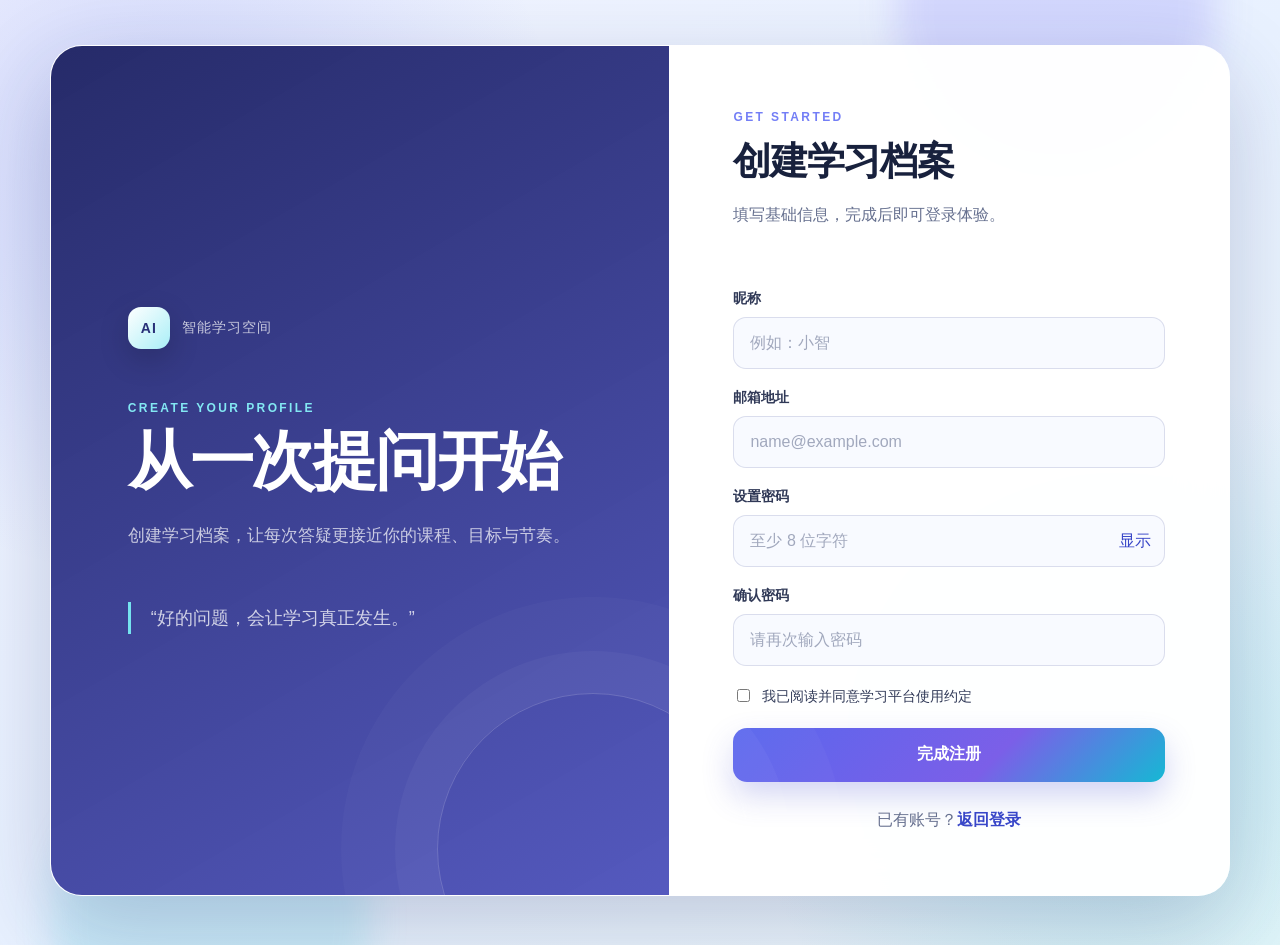
==== register.html @ 398ef13a "feat: 建立 AI 助教登录注册页面基础结构 创建语义化双页面、品牌展示区和基础响应式视觉，作为四阶段迭代起点。" ====
<!DOCTYPE html>
<html lang="zh-CN">
<head>
  <meta charset="UTF-8">
  <meta name="viewport" content="width=device-width, initial-scale=1.0">
  <meta name="description" content="AI助教答疑平台注册页面，创建个性化学习档案。">
  <title>注册 | AI助教答疑平台</title>
  <link rel="stylesheet" href="css/style.css">
  <script src="js/auth.js" defer></script>
</head>
<body class="auth-page register-page">
  <a class="skip-link" href="#main-content">跳到主要内容</a>
  <div class="orb orb-one" aria-hidden="true"></div>
  <div class="orb orb-two" aria-hidden="true"></div>

  <main class="auth-shell register-shell" id="main-content">
    <section class="brand-panel" aria-labelledby="brand-title">
      <div class="brand-topline">
        <span class="brand-mark" aria-hidden="true">AI</span>
        <span>智能学习空间</span>
      </div>
      <p class="eyebrow">CREATE YOUR PROFILE</p>
      <h1 id="brand-title">从一次提问开始</h1>
      <p class="brand-copy">创建学习档案，让每次答疑更接近你的课程、目标与节奏。</p>
      <blockquote>“好的问题，会让学习真正发生。”</blockquote>
    </section>

    <section class="form-panel" aria-labelledby="register-title">
      <div class="panel-heading">
        <p class="eyebrow">GET STARTED</p>
        <h2 id="register-title">创建学习档案</h2>
        <p>填写基础信息，完成后即可登录体验。</p>
      </div>

      <p class="status-message" id="registerStatus" role="status" aria-live="polite"></p>

      <form id="registerForm" class="auth-form" novalidate>
        <div class="field">
          <label for="nickname">昵称</label>
          <input id="nickname" name="nickname" type="text" autocomplete="nickname" placeholder="例如：小智" required>
        </div>

        <div class="field">
          <label for="registerEmail">邮箱地址</label>
          <input id="registerEmail" name="email" type="email" autocomplete="email" placeholder="name@example.com" required>
        </div>

        <div class="field">
          <label for="registerPassword">设置密码</label>
          <div class="input-action">
            <input id="registerPassword" name="password" type="password" autocomplete="new-password" placeholder="至少 8 位字符" required>
            <button class="text-button password-toggle" type="button" aria-controls="registerPassword" aria-pressed="false">显示</button>
          </div>
        </div>

        <div class="field">
          <label for="confirmPassword">确认密码</label>
          <input id="confirmPassword" name="confirmPassword" type="password" autocomplete="new-password" placeholder="请再次输入密码" required>
        </div>

        <label class="check-row terms-row">
          <input name="terms" type="checkbox" required>
          <span>我已阅读并同意学习平台使用约定</span>
        </label>

        <button class="primary-button" type="submit">完成注册</button>
      </form>

      <p class="switch-page">已有账号？<a href="index.html">返回登录</a></p>
    </section>
  </main>
</body>
</html>
---- css/style.css ----
:root {
  --ink: #18213d;
  --muted: #66708f;
  --line: rgba(108, 119, 171, 0.22);
  --surface: rgba(255, 255, 255, 0.88);
  --primary: #5967ed;
  --primary-deep: #3846c8;
  --accent: #16b8d4;
  --danger: #cf3f61;
  --success: #178c6a;
  --shadow: 0 30px 90px rgba(32, 42, 101, 0.22);
}

* { box-sizing: border-box; }

html { min-height: 100%; }

body {
  min-height: 100vh;
  margin: 0;
  color: var(--ink);
  font-family: "Microsoft YaHei", "PingFang SC", Arial, sans-serif;
  background:
    radial-gradient(circle at 12% 18%, rgba(80, 101, 239, 0.22), transparent 30%),
    radial-gradient(circle at 88% 80%, rgba(22, 184, 212, 0.2), transparent 28%),
    linear-gradient(145deg, #f3f5ff 0%, #e8f1ff 50%, #eef9fb 100%);
}

button, input { font: inherit; }

button, a { -webkit-tap-highlight-color: transparent; }

.skip-link {
  position: fixed;
  top: 12px;
  left: 12px;
  z-index: 100;
  padding: 10px 14px;
  color: #fff;
  background: var(--primary-deep);
  border-radius: 8px;
  transform: translateY(-160%);
}

.skip-link:focus { transform: translateY(0); }

.orb {
  position: fixed;
  width: 320px;
  height: 320px;
  border-radius: 50%;
  filter: blur(18px);
  pointer-events: none;
}

.orb-one { top: -150px; right: 5%; background: rgba(104, 88, 245, 0.17); }
.orb-two { bottom: -180px; left: 4%; background: rgba(20, 192, 211, 0.14); }

.auth-shell {
  position: relative;
  z-index: 1;
  display: grid;
  grid-template-columns: minmax(0, 1.05fr) minmax(430px, 0.95fr);
  width: min(1180px, calc(100% - 64px));
  min-height: 690px;
  margin: 5vh auto;
  overflow: hidden;
  background: var(--surface);
  border: 1px solid rgba(255, 255, 255, 0.78);
  border-radius: 32px;
  box-shadow: var(--shadow);
  backdrop-filter: blur(24px);
}

.brand-panel {
  position: relative;
  display: flex;
  flex-direction: column;
  justify-content: center;
  padding: clamp(48px, 6vw, 86px);
  color: #fff;
  background:
    linear-gradient(150deg, rgba(29, 34, 99, 0.96), rgba(70, 75, 185, 0.92)),
    url("data:image/svg+xml,%3Csvg xmlns='http://www.w3.org/2000/svg' width='120' height='120' viewBox='0 0 120 120'%3E%3Cpath d='M0 60h120M60 0v120' stroke='%23ffffff' stroke-opacity='.05'/%3E%3C/svg%3E");
}

.brand-panel::after {
  content: "";
  position: absolute;
  right: -80px;
  bottom: -110px;
  width: 310px;
  height: 310px;
  border: 1px solid rgba(255, 255, 255, 0.18);
  border-radius: 50%;
  box-shadow: 0 0 0 42px rgba(255, 255, 255, 0.035), 0 0 0 96px rgba(255, 255, 255, 0.025);
}

.brand-topline {
  display: flex;
  align-items: center;
  gap: 12px;
  margin-bottom: 52px;
  color: rgba(255, 255, 255, 0.72);
  font-size: 14px;
  letter-spacing: 0.08em;
}

.brand-mark {
  display: grid;
  width: 42px;
  height: 42px;
  place-items: center;
  color: #293078;
  font-weight: 800;
  background: linear-gradient(135deg, #fff, #a9eff7);
  border-radius: 13px;
  box-shadow: 0 10px 30px rgba(0, 0, 0, 0.18);
}

.eyebrow {
  margin: 0 0 12px;
  color: #737ef6;
  font-size: 12px;
  font-weight: 800;
  letter-spacing: 0.2em;
}

.brand-panel .eyebrow { color: #83e8f3; }

.brand-panel h1,
.panel-heading h2 {
  margin: 0;
  letter-spacing: -0.035em;
}

.brand-panel h1 {
  max-width: 480px;
  font-size: clamp(42px, 5vw, 66px);
  line-height: 1.08;
}

.brand-copy {
  max-width: 470px;
  margin: 24px 0 0;
  color: rgba(255, 255, 255, 0.72);
  font-size: 17px;
  line-height: 1.9;
}

.feature-list {
  display: grid;
  gap: 16px;
  margin: 50px 0 0;
  padding: 0;
  list-style: none;
}

.feature-list li {
  display: flex;
  align-items: center;
  gap: 14px;
  color: rgba(255, 255, 255, 0.85);
}

.feature-list span {
  color: #88e9f2;
  font-size: 12px;
  font-weight: 800;
}

blockquote {
  margin: 50px 0 0;
  padding-left: 20px;
  color: rgba(255, 255, 255, 0.76);
  font-size: 18px;
  line-height: 1.8;
  border-left: 3px solid #75e3ef;
}

.form-panel {
  display: flex;
  flex-direction: column;
  justify-content: center;
  padding: clamp(38px, 5vw, 72px);
  background: rgba(255, 255, 255, 0.78);
}

.panel-heading h2 {
  color: var(--ink);
  font-size: clamp(30px, 3vw, 40px);
}

.panel-heading > p:last-child {
  margin: 14px 0 0;
  color: var(--muted);
  line-height: 1.7;
}

.auth-form {
  display: grid;
  gap: 20px;
  margin-top: 34px;
}

.field { display: grid; gap: 9px; }

.field label,
.check-row {
  color: #303957;
  font-size: 14px;
  font-weight: 700;
}

input[type="text"],
input[type="email"],
input[type="password"] {
  width: 100%;
  height: 52px;
  padding: 0 16px;
  color: var(--ink);
  background: rgba(248, 250, 255, 0.95);
  border: 1px solid var(--line);
  border-radius: 13px;
  outline: none;
  transition: border-color 0.2s, box-shadow 0.2s, background 0.2s;
}

input:focus {
  background: #fff;
  border-color: var(--primary);
  box-shadow: 0 0 0 4px rgba(89, 103, 237, 0.13);
}

input::placeholder { color: #a1a8bd; }

.input-action { position: relative; }
.input-action input { padding-right: 70px; }

.text-button,
.link-button {
  padding: 0;
  color: var(--primary-deep);
  background: none;
  border: 0;
  cursor: pointer;
}

.password-toggle {
  position: absolute;
  top: 50%;
  right: 14px;
  transform: translateY(-50%);
}

.field-hint,
.privacy-note {
  margin: 0;
  color: var(--muted);
  font-size: 12px;
  line-height: 1.6;
}

.form-options {
  display: flex;
  align-items: center;
  justify-content: space-between;
  gap: 16px;
}

.check-row {
  display: flex;
  align-items: flex-start;
  gap: 9px;
  cursor: pointer;
}

.check-row input { margin-top: 3px; accent-color: var(--primary); }

.terms-row { font-weight: 500; line-height: 1.55; }

.primary-button {
  min-height: 54px;
  color: #fff;
  font-weight: 800;
  background: linear-gradient(135deg, var(--primary), #7b5fe8 60%, var(--accent));
  border: 0;
  border-radius: 14px;
  box-shadow: 0 14px 30px rgba(76, 84, 213, 0.25);
  cursor: pointer;
  transition: transform 0.2s, box-shadow 0.2s;
}

.primary-button:hover { transform: translateY(-2px); box-shadow: 0 18px 34px rgba(76, 84, 213, 0.32); }

.switch-page {
  margin: 28px 0 0;
  color: var(--muted);
  text-align: center;
}

.switch-page a { color: var(--primary-deep); font-weight: 800; text-decoration: none; }
.switch-page a:hover { text-decoration: underline; }

.status-message { min-height: 22px; margin: 18px 0 -12px; color: var(--success); font-size: 13px; }
.status-message[data-tone="error"] { color: var(--danger); }
.privacy-note { margin-top: 16px; text-align: center; }

@media (max-width: 900px) {
  .auth-shell {
    grid-template-columns: 1fr;
    width: min(680px, calc(100% - 32px));
    margin: 18px auto;
  }

  .brand-panel { min-height: 330px; padding: 42px; }
  .brand-topline { margin-bottom: 30px; }
  .brand-panel h1 { font-size: 42px; }
  .feature-list { margin-top: 30px; }
}

@media (max-width: 560px) {
  .auth-shell { width: 100%; margin: 0; border-radius: 0; }
  .brand-panel { min-height: 270px; padding: 30px 24px; }
  .brand-panel h1 { font-size: 35px; }
  .brand-copy { margin-top: 16px; font-size: 15px; }
  .feature-list { display: none; }
  .form-panel { padding: 36px 22px 44px; }
  .form-options { align-items: flex-start; flex-direction: column; }
}
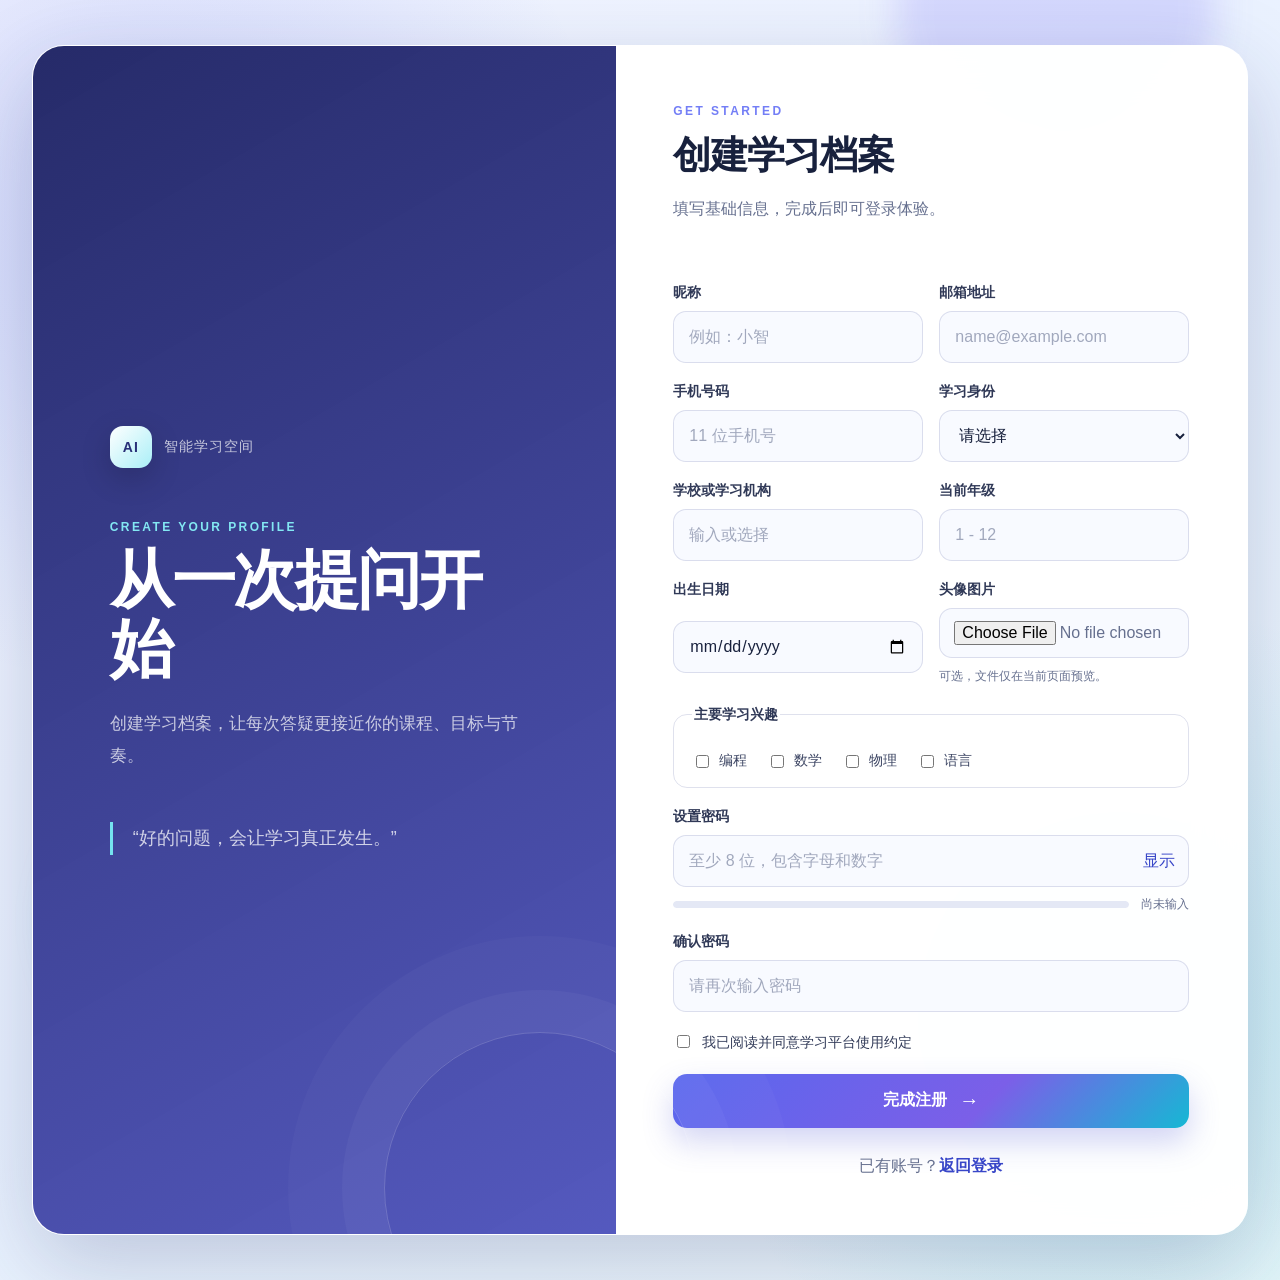
==== commit 4233fab6: "feat: 增强 HTML5 表单与本地注册登录流程 加入丰富输入类型、约束校验、自动填充、数据列表、文件预览、密码强度及 localStorage 演示账户。" ====
--- a/register.html
+++ b/register.html
@@ -35,35 +35,110 @@
       <p class="status-message" id="registerStatus" role="status" aria-live="polite"></p>
 
       <form id="registerForm" class="auth-form" novalidate>
-        <div class="field">
-          <label for="nickname">昵称</label>
-          <input id="nickname" name="nickname" type="text" autocomplete="nickname" placeholder="例如：小智" required>
+        <div class="form-grid two-columns">
+          <div class="field">
+            <label for="nickname">昵称</label>
+            <input id="nickname" name="nickname" type="text" autocomplete="nickname" minlength="2" maxlength="16" placeholder="例如：小智" required>
+            <p class="field-error" id="nicknameError" hidden></p>
+          </div>
+
+          <div class="field">
+            <label for="registerEmail">邮箱地址</label>
+            <input id="registerEmail" name="email" type="email" autocomplete="email" inputmode="email" placeholder="name@example.com" required>
+            <p class="field-error" id="registerEmailError" hidden></p>
+          </div>
         </div>
 
-        <div class="field">
-          <label for="registerEmail">邮箱地址</label>
-          <input id="registerEmail" name="email" type="email" autocomplete="email" placeholder="name@example.com" required>
+        <div class="form-grid two-columns">
+          <div class="field">
+            <label for="phone">手机号码</label>
+            <input id="phone" name="phone" type="tel" autocomplete="tel" inputmode="tel" pattern="1[3-9][0-9]{9}" placeholder="11 位手机号" required>
+            <p class="field-error" id="phoneError" hidden></p>
+          </div>
+
+          <div class="field">
+            <label for="role">学习身份</label>
+            <select id="role" name="role" required>
+              <option value="">请选择</option>
+              <option value="学生">学生</option>
+              <option value="教师">教师</option>
+              <option value="自学者">自学者</option>
+            </select>
+            <p class="field-error" id="roleError" hidden></p>
+          </div>
         </div>
+
+        <div class="form-grid two-columns">
+          <div class="field">
+            <label for="school">学校或学习机构</label>
+            <input id="school" name="school" type="text" list="schoolOptions" maxlength="40" placeholder="输入或选择" required>
+            <datalist id="schoolOptions">
+              <option value="示例大学"></option>
+              <option value="在线学习中心"></option>
+              <option value="自主学习"></option>
+            </datalist>
+          </div>
+
+          <div class="field">
+            <label for="grade">当前年级</label>
+            <input id="grade" name="grade" type="number" min="1" max="12" step="1" inputmode="numeric" placeholder="1 - 12" required>
+            <p class="field-error" id="gradeError" hidden></p>
+          </div>
+        </div>
+
+        <div class="form-grid two-columns">
+          <div class="field">
+            <label for="birthday">出生日期</label>
+            <input id="birthday" name="birthday" type="date" max="2014-12-31" required>
+            <p class="field-error" id="birthdayError" hidden></p>
+          </div>
+
+          <div class="field">
+            <label for="avatar">头像图片</label>
+            <input id="avatar" name="avatar" type="file" accept="image/png,image/jpeg,image/webp">
+            <p class="field-hint">可选，文件仅在当前页面预览。</p>
+          </div>
+        </div>
+
+        <fieldset class="choice-group">
+          <legend>主要学习兴趣</legend>
+          <div class="choice-grid">
+            <label><input type="checkbox" name="interests" value="编程">编程</label>
+            <label><input type="checkbox" name="interests" value="数学">数学</label>
+            <label><input type="checkbox" name="interests" value="物理">物理</label>
+            <label><input type="checkbox" name="interests" value="语言">语言</label>
+          </div>
+        </fieldset>
 
         <div class="field">
           <label for="registerPassword">设置密码</label>
           <div class="input-action">
-            <input id="registerPassword" name="password" type="password" autocomplete="new-password" placeholder="至少 8 位字符" required>
+            <input id="registerPassword" name="password" type="password" autocomplete="new-password" minlength="8" maxlength="32" pattern="(?=.*[A-Za-z])(?=.*[0-9]).{8,32}" placeholder="至少 8 位，包含字母和数字" required>
             <button class="text-button password-toggle" type="button" aria-controls="registerPassword" aria-pressed="false">显示</button>
           </div>
+          <div class="strength-row">
+            <progress id="passwordStrength" max="4" value="0">0</progress>
+            <output id="strengthText" for="registerPassword">尚未输入</output>
+          </div>
+          <p class="field-error" id="registerPasswordError" hidden></p>
         </div>
 
         <div class="field">
           <label for="confirmPassword">确认密码</label>
-          <input id="confirmPassword" name="confirmPassword" type="password" autocomplete="new-password" placeholder="请再次输入密码" required>
+          <input id="confirmPassword" name="confirmPassword" type="password" autocomplete="new-password" minlength="8" maxlength="32" placeholder="请再次输入密码" required>
+          <p class="field-error" id="confirmPasswordError" hidden></p>
         </div>
 
         <label class="check-row terms-row">
-          <input name="terms" type="checkbox" required>
+          <input id="terms" name="terms" type="checkbox" required>
           <span>我已阅读并同意学习平台使用约定</span>
         </label>
+        <p class="field-error terms-error" id="termsError" hidden></p>
 
-        <button class="primary-button" type="submit">完成注册</button>
+        <button class="primary-button" type="submit">
+          <span>完成注册</span>
+          <span class="button-arrow" aria-hidden="true">→</span>
+        </button>
       </form>
 
       <p class="switch-page">已有账号？<a href="index.html">返回登录</a></p>
--- a/css/style.css
+++ b/css/style.css
@@ -2,7 +2,7 @@
   --ink: #18213d;
   --muted: #66708f;
   --line: rgba(108, 119, 171, 0.22);
-  --surface: rgba(255, 255, 255, 0.88);
+  --surface: rgba(255, 255, 255, 0.9);
   --primary: #5967ed;
   --primary-deep: #3846c8;
   --accent: #16b8d4;
@@ -12,7 +12,6 @@
 }
 
 * { box-sizing: border-box; }
-
 html { min-height: 100%; }
 
 body {
@@ -26,8 +25,7 @@
     linear-gradient(145deg, #f3f5ff 0%, #e8f1ff 50%, #eef9fb 100%);
 }
 
-button, input { font: inherit; }
-
+button, input, select { font: inherit; }
 button, a { -webkit-tap-highlight-color: transparent; }
 
 .skip-link {
@@ -60,9 +58,9 @@
   position: relative;
   z-index: 1;
   display: grid;
-  grid-template-columns: minmax(0, 1.05fr) minmax(430px, 0.95fr);
-  width: min(1180px, calc(100% - 64px));
-  min-height: 690px;
+  grid-template-columns: minmax(0, 0.96fr) minmax(520px, 1.04fr);
+  width: min(1240px, calc(100% - 64px));
+  min-height: 720px;
   margin: 5vh auto;
   overflow: hidden;
   background: var(--surface);
@@ -71,6 +69,8 @@
   box-shadow: var(--shadow);
   backdrop-filter: blur(24px);
 }
+
+.register-shell { min-height: 820px; }
 
 .brand-panel {
   position: relative;
@@ -129,10 +129,7 @@
 .brand-panel .eyebrow { color: #83e8f3; }
 
 .brand-panel h1,
-.panel-heading h2 {
-  margin: 0;
-  letter-spacing: -0.035em;
-}
+.panel-heading h2 { margin: 0; letter-spacing: -0.035em; }
 
 .brand-panel h1 {
   max-width: 480px;
@@ -156,18 +153,8 @@
   list-style: none;
 }
 
-.feature-list li {
-  display: flex;
-  align-items: center;
-  gap: 14px;
-  color: rgba(255, 255, 255, 0.85);
-}
-
-.feature-list span {
-  color: #88e9f2;
-  font-size: 12px;
-  font-weight: 800;
-}
+.feature-list li { display: flex; align-items: center; gap: 14px; color: rgba(255, 255, 255, 0.85); }
+.feature-list span { color: #88e9f2; font-size: 12px; font-weight: 800; }
 
 blockquote {
   margin: 50px 0 0;
@@ -178,18 +165,21 @@
   border-left: 3px solid #75e3ef;
 }
 
+.demo-account {
+  margin: 52px 0 0;
+  color: rgba(255, 255, 255, 0.48);
+  font-size: 12px;
+}
+
 .form-panel {
   display: flex;
   flex-direction: column;
   justify-content: center;
-  padding: clamp(38px, 5vw, 72px);
-  background: rgba(255, 255, 255, 0.78);
-}
-
-.panel-heading h2 {
-  color: var(--ink);
-  font-size: clamp(30px, 3vw, 40px);
-}
+  padding: clamp(38px, 4.5vw, 66px);
+  background: rgba(255, 255, 255, 0.82);
+}
+
+.panel-heading h2 { color: var(--ink); font-size: clamp(30px, 3vw, 40px); }
 
 .panel-heading > p:last-child {
   margin: 14px 0 0;
@@ -197,16 +187,12 @@
   line-height: 1.7;
 }
 
-.auth-form {
-  display: grid;
-  gap: 20px;
-  margin-top: 34px;
-}
-
+.auth-form { display: grid; gap: 20px; margin-top: 34px; }
 .field { display: grid; gap: 9px; }
 
 .field label,
-.check-row {
+.check-row,
+.choice-group legend {
   color: #303957;
   font-size: 14px;
   font-weight: 700;
@@ -214,10 +200,14 @@
 
 input[type="text"],
 input[type="email"],
-input[type="password"] {
+input[type="password"],
+input[type="tel"],
+input[type="number"],
+input[type="date"],
+select {
   width: 100%;
   height: 52px;
-  padding: 0 16px;
+  padding: 0 15px;
   color: var(--ink);
   background: rgba(248, 250, 255, 0.95);
   border: 1px solid var(--line);
@@ -226,13 +216,29 @@
   transition: border-color 0.2s, box-shadow 0.2s, background 0.2s;
 }
 
-input:focus {
+input[type="file"] {
+  width: 100%;
+  padding: 12px 14px;
+  color: var(--muted);
+  background: rgba(248, 250, 255, 0.95);
+  border: 1px solid var(--line);
+  border-radius: 13px;
+}
+
+input:focus,
+select:focus {
   background: #fff;
   border-color: var(--primary);
   box-shadow: 0 0 0 4px rgba(89, 103, 237, 0.13);
 }
 
 input::placeholder { color: #a1a8bd; }
+
+input[aria-invalid="true"],
+select[aria-invalid="true"] {
+  border-color: var(--danger);
+  box-shadow: 0 0 0 4px rgba(207, 63, 97, 0.1);
+}
 
 .input-action { position: relative; }
 .input-action input { padding-right: 70px; }
@@ -254,33 +260,55 @@
 }
 
 .field-hint,
-.privacy-note {
+.privacy-note,
+.demo-account {
   margin: 0;
   color: var(--muted);
   font-size: 12px;
   line-height: 1.6;
 }
 
-.form-options {
+.field-error {
+  margin: 0;
+  color: var(--danger);
+  font-size: 12px;
+  line-height: 1.5;
+}
+
+.field-error::before { content: "!"; display: inline-grid; width: 16px; height: 16px; margin-right: 6px; place-items: center; color: #fff; background: var(--danger); border-radius: 50%; font-size: 10px; }
+
+.form-options { display: flex; align-items: center; justify-content: space-between; gap: 16px; }
+.check-row { display: flex; align-items: flex-start; gap: 9px; cursor: pointer; }
+.check-row input { margin-top: 3px; accent-color: var(--primary); }
+.terms-row { font-weight: 500; line-height: 1.55; }
+
+.form-grid { display: grid; gap: 16px; }
+.two-columns { grid-template-columns: repeat(2, minmax(0, 1fr)); }
+
+.choice-group {
+  min-width: 0;
+  margin: 0;
+  padding: 16px 18px;
+  border: 1px solid var(--line);
+  border-radius: 14px;
+}
+
+.choice-grid { display: flex; flex-wrap: wrap; gap: 12px 20px; margin-top: 12px; }
+.choice-grid label { display: flex; align-items: center; gap: 7px; color: #3c4563; font-size: 14px; cursor: pointer; }
+.choice-grid input { accent-color: var(--primary); }
+
+.strength-row { display: grid; grid-template-columns: 1fr auto; align-items: center; gap: 12px; }
+progress { width: 100%; height: 7px; overflow: hidden; border: 0; border-radius: 10px; }
+progress::-webkit-progress-bar { background: #e4e8f5; border-radius: 10px; }
+progress::-webkit-progress-value { background: linear-gradient(90deg, #ee6685, #e8be4b, var(--success)); border-radius: 10px; }
+output { color: var(--muted); font-size: 12px; }
+
+.primary-button {
   display: flex;
+  min-height: 54px;
   align-items: center;
-  justify-content: space-between;
-  gap: 16px;
-}
-
-.check-row {
-  display: flex;
-  align-items: flex-start;
-  gap: 9px;
-  cursor: pointer;
-}
-
-.check-row input { margin-top: 3px; accent-color: var(--primary); }
-
-.terms-row { font-weight: 500; line-height: 1.55; }
-
-.primary-button {
-  min-height: 54px;
+  justify-content: center;
+  gap: 12px;
   color: #fff;
   font-weight: 800;
   background: linear-gradient(135deg, var(--primary), #7b5fe8 60%, var(--accent));
@@ -292,39 +320,34 @@
 }
 
 .primary-button:hover { transform: translateY(-2px); box-shadow: 0 18px 34px rgba(76, 84, 213, 0.32); }
-
-.switch-page {
-  margin: 28px 0 0;
-  color: var(--muted);
-  text-align: center;
-}
-
+.primary-button:disabled { cursor: wait; opacity: 0.72; transform: none; }
+.button-arrow { font-size: 20px; transition: transform 0.2s; }
+.primary-button:hover .button-arrow { transform: translateX(4px); }
+
+.switch-page { margin: 28px 0 0; color: var(--muted); text-align: center; }
 .switch-page a { color: var(--primary-deep); font-weight: 800; text-decoration: none; }
 .switch-page a:hover { text-decoration: underline; }
 
 .status-message { min-height: 22px; margin: 18px 0 -12px; color: var(--success); font-size: 13px; }
 .status-message[data-tone="error"] { color: var(--danger); }
 .privacy-note { margin-top: 16px; text-align: center; }
-
-@media (max-width: 900px) {
-  .auth-shell {
-    grid-template-columns: 1fr;
-    width: min(680px, calc(100% - 32px));
-    margin: 18px auto;
-  }
-
+.terms-error { margin-top: -14px; }
+
+@media (max-width: 1020px) {
+  .auth-shell { grid-template-columns: 1fr; width: min(720px, calc(100% - 32px)); margin: 18px auto; }
   .brand-panel { min-height: 330px; padding: 42px; }
   .brand-topline { margin-bottom: 30px; }
   .brand-panel h1 { font-size: 42px; }
   .feature-list { margin-top: 30px; }
 }
 
-@media (max-width: 560px) {
+@media (max-width: 620px) {
   .auth-shell { width: 100%; margin: 0; border-radius: 0; }
   .brand-panel { min-height: 270px; padding: 30px 24px; }
   .brand-panel h1 { font-size: 35px; }
   .brand-copy { margin-top: 16px; font-size: 15px; }
-  .feature-list { display: none; }
+  .feature-list, blockquote { display: none; }
   .form-panel { padding: 36px 22px 44px; }
+  .two-columns { grid-template-columns: 1fr; }
   .form-options { align-items: flex-start; flex-direction: column; }
 }
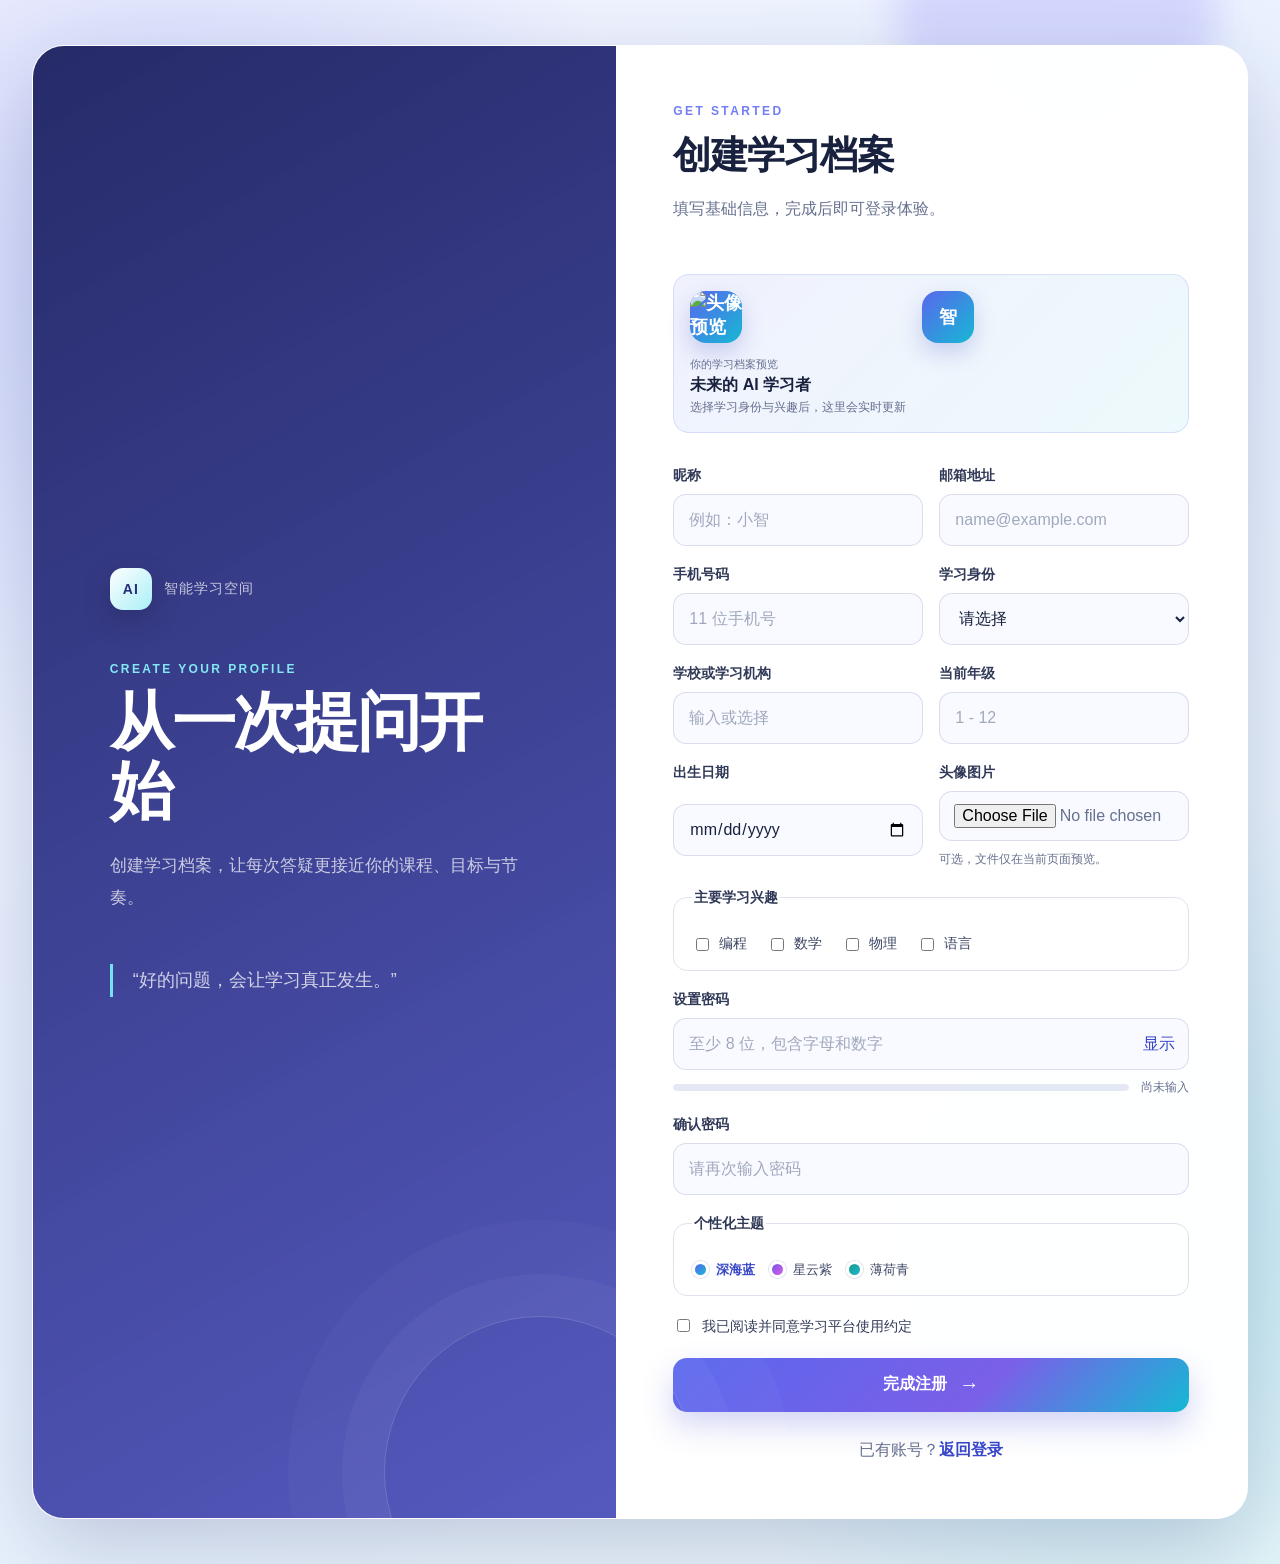
==== commit c1ebc187: "feat: 增加个性化学习档案与主题预览 支持头像和昵称实时预览、学习兴趣标签、三套主题色，以及登录后的个性化欢迎卡片。" ====
--- a/register.html
+++ b/register.html
@@ -33,6 +33,17 @@
       </div>
 
       <p class="status-message" id="registerStatus" role="status" aria-live="polite"></p>
+
+      <aside class="profile-preview" aria-label="学习档案预览">
+        <img id="avatarPreview" class="avatar-preview" alt="头像预览" hidden>
+        <div class="avatar-fallback" id="avatarFallback" aria-hidden="true">智</div>
+        <div class="preview-copy">
+          <small>你的学习档案预览</small>
+          <strong id="previewNickname">未来的 AI 学习者</strong>
+          <span id="previewRole">选择学习身份与兴趣后，这里会实时更新</span>
+        </div>
+        <div class="interest-tags" id="previewInterests"></div>
+      </aside>
 
       <form id="registerForm" class="auth-form" novalidate>
         <div class="form-grid two-columns">
@@ -129,6 +140,15 @@
           <p class="field-error" id="confirmPasswordError" hidden></p>
         </div>
 
+        <fieldset class="choice-group theme-group">
+          <legend>个性化主题</legend>
+          <div class="theme-options">
+            <label><input type="radio" name="theme" value="ocean" checked><span class="theme-dot theme-ocean" aria-hidden="true"></span>深海蓝</label>
+            <label><input type="radio" name="theme" value="violet"><span class="theme-dot theme-violet" aria-hidden="true"></span>星云紫</label>
+            <label><input type="radio" name="theme" value="mint"><span class="theme-dot theme-mint" aria-hidden="true"></span>薄荷青</label>
+          </div>
+        </fieldset>
+
         <label class="check-row terms-row">
           <input id="terms" name="terms" type="checkbox" required>
           <span>我已阅读并同意学习平台使用约定</span>
--- a/css/style.css
+++ b/css/style.css
@@ -351,3 +351,83 @@
   .two-columns { grid-template-columns: 1fr; }
   .form-options { align-items: flex-start; flex-direction: column; }
 }
+
+/* v3: 个性化预览与主题 */
+body[data-theme="violet"] { --primary: #7656e8; --primary-deep: #5735c7; --accent: #d65ee8; }
+body[data-theme="mint"] { --primary: #149c8a; --primary-deep: #08786b; --accent: #20b8d1; }
+
+.profile-preview {
+  display: grid;
+  grid-template-columns: auto minmax(0, 1fr);
+  gap: 14px 16px;
+  align-items: center;
+  margin-top: 24px;
+  padding: 16px;
+  background: linear-gradient(135deg, rgba(89, 103, 237, 0.09), rgba(22, 184, 212, 0.08));
+  border: 1px solid rgba(89, 103, 237, 0.16);
+  border-radius: 16px;
+}
+
+.avatar-preview,
+.avatar-fallback,
+.welcome-avatar {
+  display: grid;
+  width: 52px;
+  height: 52px;
+  place-items: center;
+  object-fit: cover;
+  color: #fff;
+  font-size: 18px;
+  font-weight: 800;
+  background: linear-gradient(135deg, var(--primary), var(--accent));
+  border-radius: 16px;
+  box-shadow: 0 10px 22px rgba(73, 78, 191, 0.24);
+}
+
+.preview-copy { display: grid; gap: 3px; }
+.preview-copy small { color: var(--muted); font-size: 11px; }
+.preview-copy strong { color: var(--ink); font-size: 16px; }
+.preview-copy span { color: var(--muted); font-size: 12px; }
+.interest-tags { display: flex; grid-column: 2; flex-wrap: wrap; gap: 6px; }
+
+.interest-tag {
+  padding: 4px 9px;
+  color: var(--primary-deep);
+  font-size: 11px;
+  font-weight: 700;
+  background: rgba(89, 103, 237, 0.1);
+  border-radius: 99px;
+}
+
+.theme-options { display: flex; flex-wrap: wrap; gap: 14px; margin-top: 12px; }
+.theme-options label { display: flex; align-items: center; gap: 7px; color: #3c4563; font-size: 13px; cursor: pointer; }
+.theme-options input { position: absolute; opacity: 0; pointer-events: none; }
+.theme-options label:has(input:checked) { color: var(--primary-deep); font-weight: 800; }
+.theme-options label:has(input:focus-visible) { outline: 3px solid rgba(89, 103, 237, 0.22); outline-offset: 4px; border-radius: 6px; }
+.theme-dot { width: 17px; height: 17px; border: 3px solid #fff; border-radius: 50%; box-shadow: 0 0 0 1px var(--line); }
+.theme-ocean { background: linear-gradient(135deg, #5967ed, #16b8d4); }
+.theme-violet { background: linear-gradient(135deg, #7656e8, #d65ee8); }
+.theme-mint { background: linear-gradient(135deg, #149c8a, #20b8d1); }
+
+.welcome-card {
+  grid-template-columns: auto minmax(0, 1fr);
+  gap: 18px;
+  align-items: center;
+  margin-top: 24px;
+  padding: 20px;
+  background: linear-gradient(135deg, rgba(89, 103, 237, 0.1), rgba(22, 184, 212, 0.08));
+  border: 1px solid rgba(89, 103, 237, 0.18);
+  border-radius: 18px;
+}
+
+.welcome-card:not([hidden]) { display: grid; }
+.welcome-card h3 { margin: 0; font-size: 22px; }
+.welcome-card p { margin: 7px 0 0; color: var(--muted); font-size: 13px; line-height: 1.65; }
+.welcome-card .eyebrow { margin: 0 0 5px; font-size: 10px; }
+.welcome-card .interest-tags { grid-column: auto; margin-top: 10px; }
+
+@media (max-width: 620px) {
+  .profile-preview { margin-top: 18px; }
+  .welcome-card { grid-template-columns: 1fr; }
+  .welcome-avatar { width: 46px; height: 46px; border-radius: 14px; }
+}
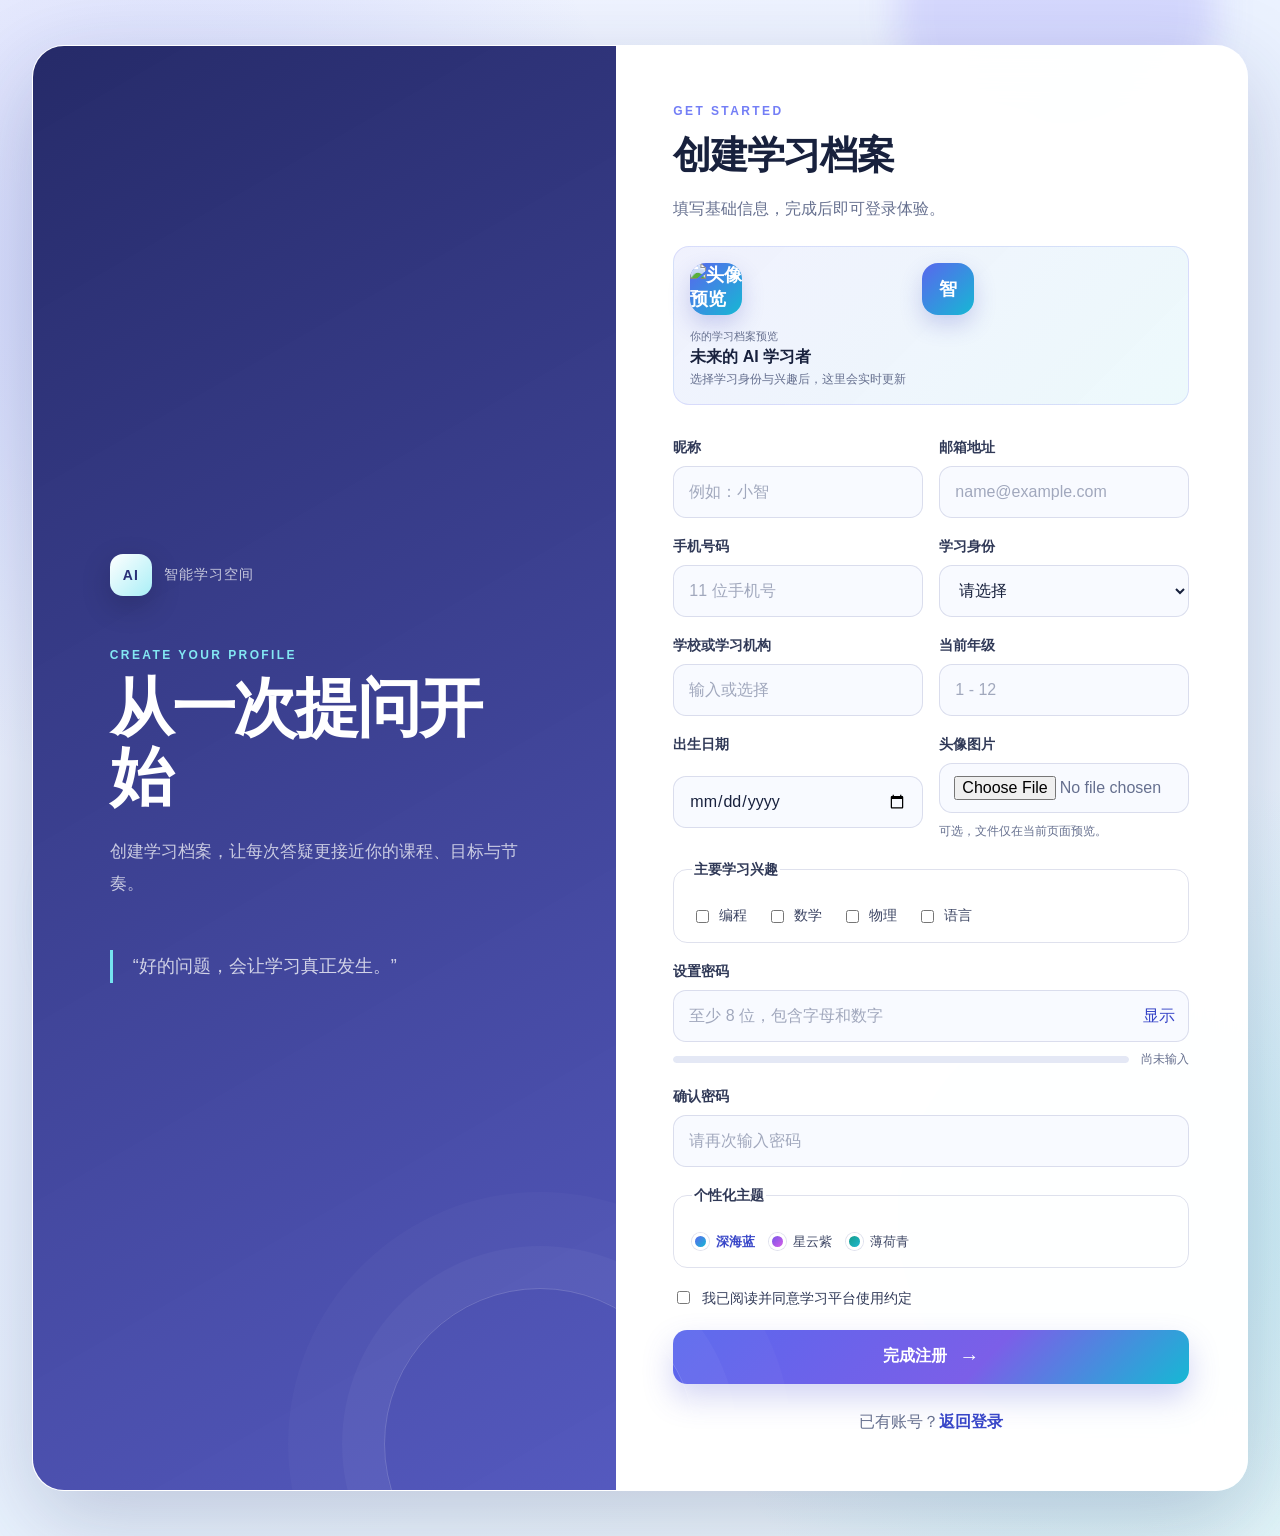
==== commit 5c73f7f4: "feat: 完善表单可访问性与注册成功反馈 补充输入说明、错误摘要、键盘焦点、减少动画适配和原生 dialog 成功提示，并加入仓库文档。" ====
--- a/register.html
+++ b/register.html
@@ -5,8 +5,8 @@
   <meta name="viewport" content="width=device-width, initial-scale=1.0">
   <meta name="description" content="AI助教答疑平台注册页面，创建个性化学习档案。">
   <title>注册 | AI助教答疑平台</title>
-  <link rel="stylesheet" href="css/style.css">
-  <script src="js/auth.js" defer></script>
+  <link rel="stylesheet" href="css/style.css?v=4">
+  <script src="js/auth.js?v=4" defer></script>
 </head>
 <body class="auth-page register-page">
   <a class="skip-link" href="#main-content">跳到主要内容</a>
@@ -45,17 +45,18 @@
         <div class="interest-tags" id="previewInterests"></div>
       </aside>
 
+      <p class="form-error-summary" id="registerErrorSummary" role="alert" hidden></p>
       <form id="registerForm" class="auth-form" novalidate>
         <div class="form-grid two-columns">
           <div class="field">
             <label for="nickname">昵称</label>
-            <input id="nickname" name="nickname" type="text" autocomplete="nickname" minlength="2" maxlength="16" placeholder="例如：小智" required>
+            <input id="nickname" name="nickname" type="text" autocomplete="nickname" minlength="2" maxlength="16" enterkeyhint="next" aria-describedby="nicknameError" placeholder="例如：小智" required>
             <p class="field-error" id="nicknameError" hidden></p>
           </div>
 
           <div class="field">
             <label for="registerEmail">邮箱地址</label>
-            <input id="registerEmail" name="email" type="email" autocomplete="email" inputmode="email" placeholder="name@example.com" required>
+            <input id="registerEmail" name="email" type="email" autocomplete="email" inputmode="email" enterkeyhint="next" aria-describedby="registerEmailError" placeholder="name@example.com" required>
             <p class="field-error" id="registerEmailError" hidden></p>
           </div>
         </div>
@@ -63,13 +64,13 @@
         <div class="form-grid two-columns">
           <div class="field">
             <label for="phone">手机号码</label>
-            <input id="phone" name="phone" type="tel" autocomplete="tel" inputmode="tel" pattern="1[3-9][0-9]{9}" placeholder="11 位手机号" required>
+            <input id="phone" name="phone" type="tel" autocomplete="tel" inputmode="tel" enterkeyhint="next" pattern="1[3-9][0-9]{9}" aria-describedby="phoneError" placeholder="11 位手机号" required>
             <p class="field-error" id="phoneError" hidden></p>
           </div>
 
           <div class="field">
             <label for="role">学习身份</label>
-            <select id="role" name="role" required>
+            <select id="role" name="role" autocomplete="organization-title" aria-describedby="roleError" required>
               <option value="">请选择</option>
               <option value="学生">学生</option>
               <option value="教师">教师</option>
@@ -82,7 +83,7 @@
         <div class="form-grid two-columns">
           <div class="field">
             <label for="school">学校或学习机构</label>
-            <input id="school" name="school" type="text" list="schoolOptions" maxlength="40" placeholder="输入或选择" required>
+            <input id="school" name="school" type="text" list="schoolOptions" autocomplete="organization" maxlength="40" enterkeyhint="next" placeholder="输入或选择" required>
             <datalist id="schoolOptions">
               <option value="示例大学"></option>
               <option value="在线学习中心"></option>
@@ -92,7 +93,7 @@
 
           <div class="field">
             <label for="grade">当前年级</label>
-            <input id="grade" name="grade" type="number" min="1" max="12" step="1" inputmode="numeric" placeholder="1 - 12" required>
+            <input id="grade" name="grade" type="number" min="1" max="12" step="1" inputmode="numeric" enterkeyhint="next" aria-describedby="gradeError" placeholder="1 - 12" required>
             <p class="field-error" id="gradeError" hidden></p>
           </div>
         </div>
@@ -100,14 +101,14 @@
         <div class="form-grid two-columns">
           <div class="field">
             <label for="birthday">出生日期</label>
-            <input id="birthday" name="birthday" type="date" max="2014-12-31" required>
+            <input id="birthday" name="birthday" type="date" autocomplete="bday" max="2014-12-31" aria-describedby="birthdayError" required>
             <p class="field-error" id="birthdayError" hidden></p>
           </div>
 
           <div class="field">
             <label for="avatar">头像图片</label>
-            <input id="avatar" name="avatar" type="file" accept="image/png,image/jpeg,image/webp">
-            <p class="field-hint">可选，文件仅在当前页面预览。</p>
+            <input id="avatar" name="avatar" type="file" accept="image/png,image/jpeg,image/webp" aria-describedby="avatarHint">
+            <p class="field-hint" id="avatarHint">可选，文件仅在当前页面预览。</p>
           </div>
         </div>
 
@@ -124,7 +125,7 @@
         <div class="field">
           <label for="registerPassword">设置密码</label>
           <div class="input-action">
-            <input id="registerPassword" name="password" type="password" autocomplete="new-password" minlength="8" maxlength="32" pattern="(?=.*[A-Za-z])(?=.*[0-9]).{8,32}" placeholder="至少 8 位，包含字母和数字" required>
+            <input id="registerPassword" name="password" type="password" autocomplete="new-password" minlength="8" maxlength="32" enterkeyhint="next" pattern="(?=.*[A-Za-z])(?=.*[0-9]).{8,32}" aria-describedby="strengthText registerPasswordError" placeholder="至少 8 位，包含字母和数字" required>
             <button class="text-button password-toggle" type="button" aria-controls="registerPassword" aria-pressed="false">显示</button>
           </div>
           <div class="strength-row">
@@ -136,7 +137,7 @@
 
         <div class="field">
           <label for="confirmPassword">确认密码</label>
-          <input id="confirmPassword" name="confirmPassword" type="password" autocomplete="new-password" minlength="8" maxlength="32" placeholder="请再次输入密码" required>
+          <input id="confirmPassword" name="confirmPassword" type="password" autocomplete="new-password" minlength="8" maxlength="32" enterkeyhint="done" aria-describedby="confirmPasswordError" placeholder="请再次输入密码" required>
           <p class="field-error" id="confirmPasswordError" hidden></p>
         </div>
 
@@ -150,7 +151,7 @@
         </fieldset>
 
         <label class="check-row terms-row">
-          <input id="terms" name="terms" type="checkbox" required>
+          <input id="terms" name="terms" type="checkbox" aria-describedby="termsError" required>
           <span>我已阅读并同意学习平台使用约定</span>
         </label>
         <p class="field-error terms-error" id="termsError" hidden></p>
@@ -164,5 +165,13 @@
       <p class="switch-page">已有账号？<a href="index.html">返回登录</a></p>
     </section>
   </main>
+
+  <dialog class="success-dialog" id="successDialog" aria-labelledby="successDialogTitle" aria-describedby="successDialogText">
+    <div class="dialog-icon" aria-hidden="true">✓</div>
+    <p class="eyebrow">PROFILE CREATED</p>
+    <h2 id="successDialogTitle">学习档案创建成功</h2>
+    <p id="successDialogText">你的个性化资料已保存在当前浏览器，现在可以前往登录。</p>
+    <button class="primary-button" id="goToLogin" type="button">前往登录页</button>
+  </dialog>
 </body>
 </html>
--- a/css/style.css
+++ b/css/style.css
@@ -430,4 +430,75 @@
   .profile-preview { margin-top: 18px; }
   .welcome-card { grid-template-columns: 1fr; }
   .welcome-avatar { width: 46px; height: 46px; border-radius: 14px; }
+}
+/* v4: 无障碍、焦点和成功反馈 */
+:focus-visible {
+  outline: 3px solid rgba(89, 103, 237, 0.36);
+  outline-offset: 3px;
+}
+
+input:focus-visible,
+select:focus-visible { outline: none; }
+
+.form-error-summary {
+  margin: 20px 0 -10px;
+  padding: 11px 13px;
+  color: var(--danger);
+  font-size: 13px;
+  line-height: 1.5;
+  background: rgba(207, 63, 97, 0.08);
+  border: 1px solid rgba(207, 63, 97, 0.2);
+  border-radius: 10px;
+}
+
+.status-message:empty { min-height: 0; margin: 0; }
+
+.success-dialog {
+  width: min(440px, calc(100% - 32px));
+  padding: 36px;
+  color: var(--ink);
+  text-align: center;
+  background: #fff;
+  border: 0;
+  border-radius: 24px;
+  box-shadow: 0 32px 100px rgba(24, 33, 61, 0.34);
+}
+
+.success-dialog::backdrop {
+  background: rgba(20, 25, 57, 0.48);
+  backdrop-filter: blur(7px);
+}
+
+.success-dialog h2 { margin: 3px 0 0; font-size: 26px; }
+.success-dialog > p:not(.eyebrow) { margin: 12px 0 24px; color: var(--muted); line-height: 1.7; }
+.success-dialog .primary-button { width: 100%; }
+.dialog-icon {
+  display: grid;
+  width: 58px;
+  height: 58px;
+  margin: 0 auto 20px;
+  place-items: center;
+  color: #fff;
+  font-size: 28px;
+  font-weight: 900;
+  background: linear-gradient(135deg, #18a87b, #1ebfc0);
+  border-radius: 50%;
+  box-shadow: 0 12px 30px rgba(24, 168, 123, 0.28);
+}
+
+@media (prefers-reduced-motion: reduce) {
+  *, *::before, *::after {
+    scroll-behavior: auto !important;
+    transition-duration: 0.01ms !important;
+    animation-duration: 0.01ms !important;
+    animation-iteration-count: 1 !important;
+  }
+}
+
+@media (forced-colors: active) {
+  .primary-button,
+  .brand-mark,
+  .avatar-preview,
+  .avatar-fallback,
+  .welcome-avatar { border: 2px solid ButtonText; }
 }
